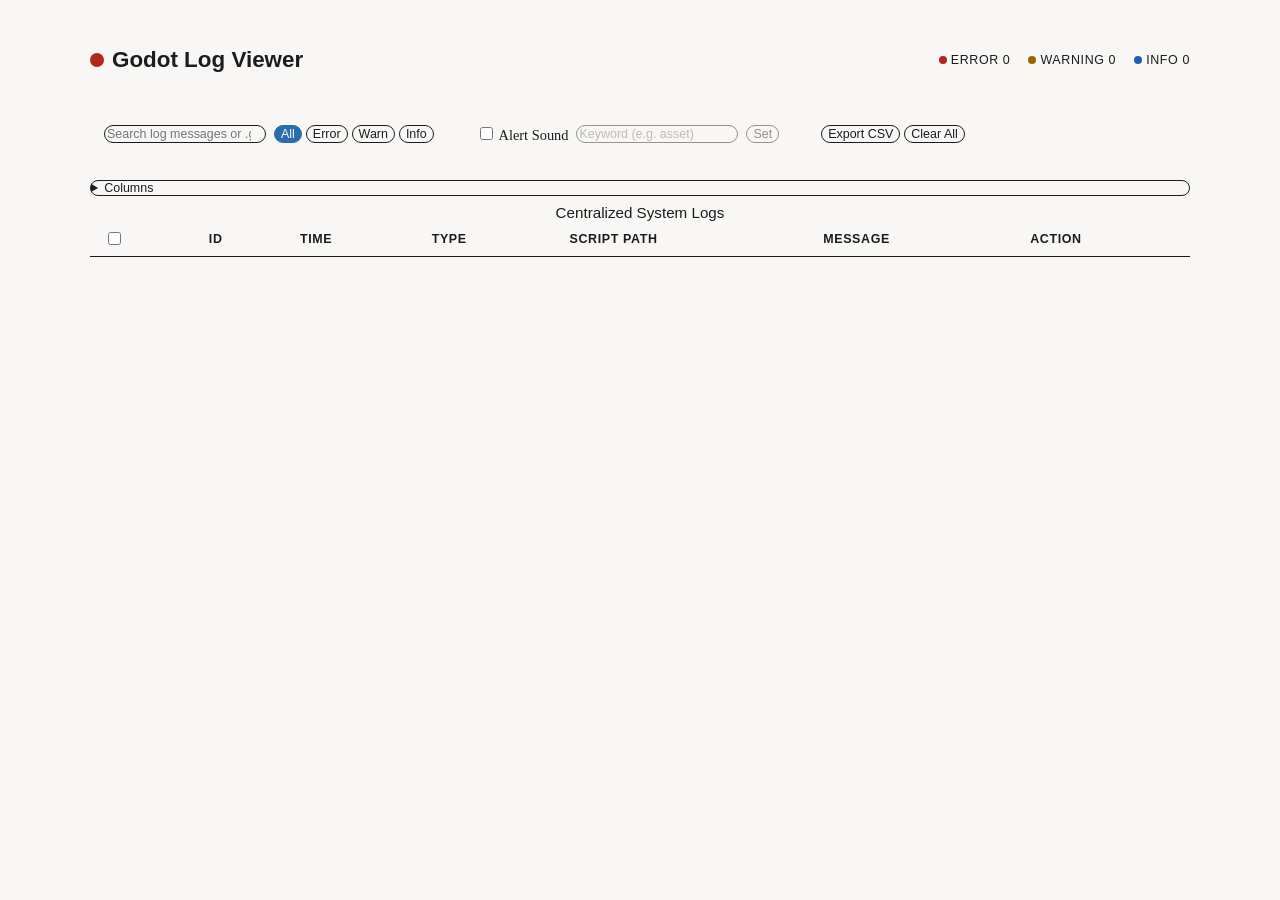
==== frontend/index.html @ 53f4a75a "chore: version 1" ====
<!doctype html>
<html lang="en">
  <head>
    <meta charset="UTF-8" />
    <meta name="viewport" content="width=device-width, initial-scale=1.0" />
    <title>Godot Centralized Log Viewer</title>
    <link rel="shortcut icon" href="favicon.png" type="image/x-icon" />
    <link rel="stylesheet" href="css/index.css" />
    <script type="module" src="js/index.js"></script>
  </head>

  <body>
    <main>
      <header>
        <div>
          <span
            id="statusDot"
            role="status"
            data-status="online"
            aria-label="System status: online"
          ></span>
          <h1>Godot Log Viewer</h1>
        </div>

        <dl aria-label="Log counts summary">
          <div data-severity="error">
            <dt><span class="dot" aria-hidden="true"></span>Error</dt>
            <dd id="countError">0</dd>
          </div>
          <div data-severity="warning">
            <dt><span class="dot" aria-hidden="true"></span>Warning</dt>
            <dd id="countWarn">0</dd>
          </div>
          <div data-severity="info">
            <dt><span class="dot" aria-hidden="true"></span>Info</dt>
            <dd id="countInfo">0</dd>
          </div>
        </dl>
      </header>

      <div class="control-sections">
        <section aria-label="Search and filter">
          <search>
            <label for="searchInput" class="sr-only"
              >Search logs or scripts</label
            >
            <input
              type="search"
              id="searchInput"
              placeholder="Search log messages or .gd paths..."
            />
          </search>

          <ul aria-label="Filter by severity">
            <li>
              <button type="button" data-filter="ALL" aria-pressed="true">
                All
              </button>
            </li>
            <li>
              <button type="button" data-filter="ERROR" aria-pressed="false">
                Error
              </button>
            </li>
            <li>
              <button type="button" data-filter="WARNING" aria-pressed="false">
                Warn
              </button>
            </li>
            <li>
              <button type="button" data-filter="INFO" aria-pressed="false">
                Info
              </button>
            </li>
          </ul>
        </section>

        <section aria-label="Audio notification settings">
          <label>
            <input type="checkbox" id="audioToggle" />
            Alert Sound
          </label>

          <label for="audioKeyword" class="sr-only">Trigger keyword</label>
          <input
            type="text"
            id="audioKeyword"
            placeholder="Keyword (e.g. asset)"
            disabled
          />

          <button type="button" id="btnSetAudio" disabled>Set</button>
        </section>

        <section aria-label="Log actions">
          <ul>
            <li><button type="button" id="btnExport">Export CSV</button></li>
            <li><button type="button" id="btnClear">Clear All</button></li>
          </ul>
        </section>
      </div>

      <section aria-label="Log Output">
        <details class="column-visibility-menu">
          <summary class="btn">Columns</summary>
          <ul role="group" aria-label="Toggle table columns">
            <li>
              <label
                ><input type="checkbox" data-column="id" checked /> ID</label
              >
            </li>
            <li>
              <label
                ><input type="checkbox" data-column="time" checked />
                Time</label
              >
            </li>
            <li>
              <label
                ><input type="checkbox" data-column="type" checked />
                Type</label
              >
            </li>
            <li>
              <label
                ><input type="checkbox" data-column="script-path" checked />
                Script Path</label
              >
            </li>
            <li>
              <label
                ><input type="checkbox" data-column="message" checked />
                Message</label
              >
            </li>
          </ul>
        </details>

        <table>
          <caption>
            Centralized System Logs
          </caption>
          <thead>
            <tr>
              <th scope="col">
                <input
                  type="checkbox"
                  id="selectAllRows"
                  aria-label="Select all rows"
                />
              </th>
              <th scope="col">ID</th>
              <th scope="col">Time</th>
              <th scope="col">Type</th>
              <th scope="col">Script Path</th>
              <th scope="col">Message</th>
              <th scope="col">Action</th>
            </tr>
          </thead>
          <tbody id="logTableBody"></tbody>
        </table>
      </section>
    </main>
  </body>
</html>
---- frontend/css/index.css ----
@import "root.css";
@import "layout.css";
@import "style.css";
@import "font.css";
@import "animation.css";
@import "portrait-mode.css";
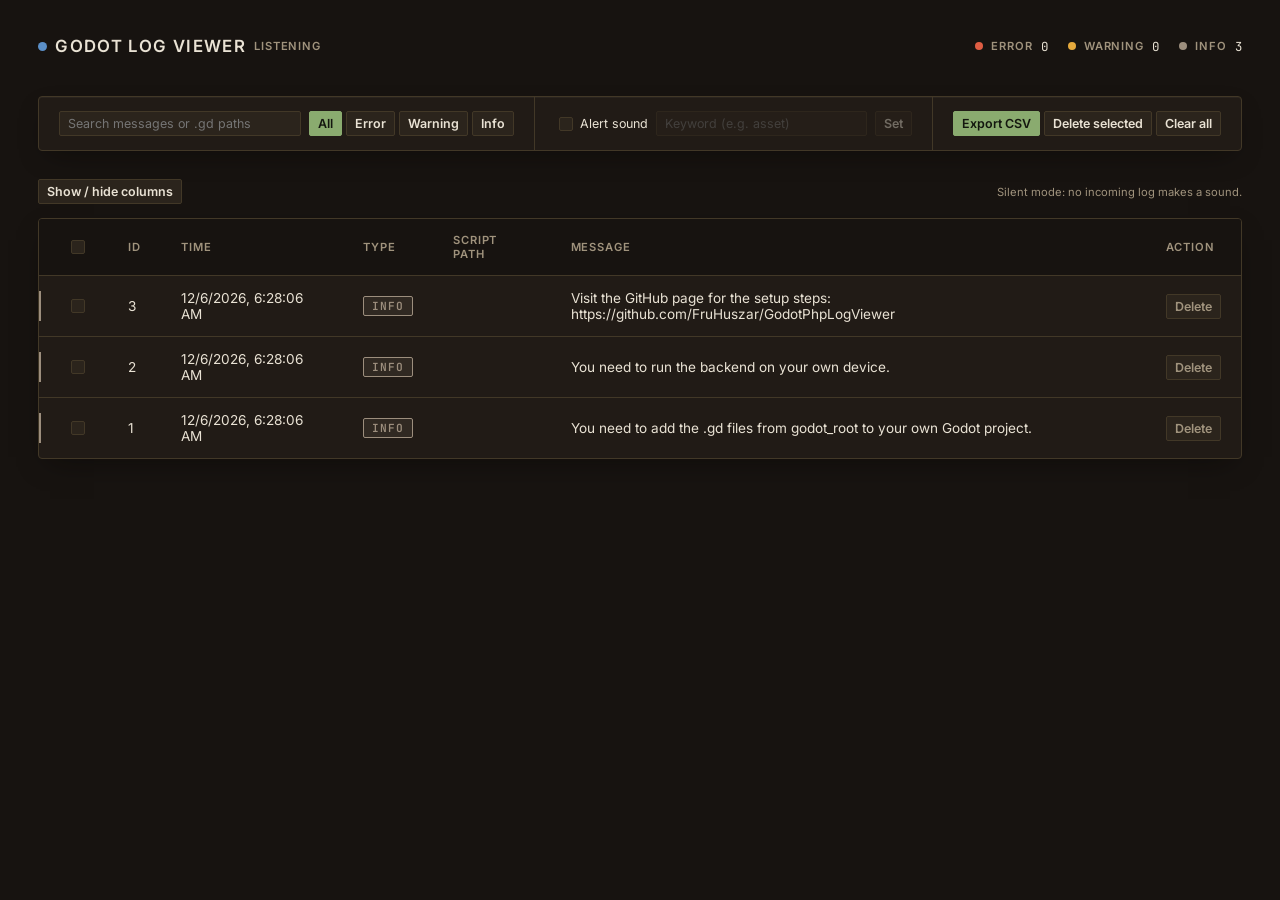
==== commit f066f3f6: "chore: version 2" ====
--- a/frontend/index.html
+++ b/frontend/index.html
@@ -4,6 +4,61 @@
     <meta charset="UTF-8" />
     <meta name="viewport" content="width=device-width, initial-scale=1.0" />
     <title>Godot Centralized Log Viewer</title>
+    <meta
+      name="description"
+      content="A self-hosted dashboard that mirrors the whole Godot console to a PHP and MySQL backend, so ERROR lines stop getting lost between hundreds of warnings. Filter by severity, search scripts, export CSV, get a sound alert on the error you are hunting."
+    />
+    <meta name="author" content="Fruzsina Anna Huszar" />
+    <meta name="theme-color" content="#171310" />
+    <link rel="canonical" href="https://fruhuszar.github.io/GodotPhpLogViewer/" />
+    <link rel="preconnect" href="https://fonts.gstatic.com" crossorigin />
+    <link
+      href="https://fonts.googleapis.com/css2?family=Inter:wght@400;500;600&family=JetBrains+Mono:wght@400;500&display=swap"
+      rel="stylesheet"
+    />
+
+    <meta property="og:type" content="website" />
+    <meta property="og:title" content="Godot Centralized Log Viewer" />
+    <meta
+      property="og:description"
+      content="Mirror the entire Godot console to a web dashboard: severity filters, script search, CSV export and a sound alert for the error you are hunting."
+    />
+    <meta property="og:url" content="https://fruhuszar.github.io/GodotPhpLogViewer/" />
+    <meta
+      property="og:image"
+      content="https://fruhuszar.github.io/GodotPhpLogViewer/favicon.png"
+    />
+    <meta name="twitter:card" content="summary" />
+
+    <script type="application/ld+json">
+      {
+        "@context": "https://schema.org",
+        "@type": "SoftwareApplication",
+        "name": "Godot Centralized Log Viewer",
+        "applicationCategory": "DeveloperApplication",
+        "applicationSubCategory": "Game development tool",
+        "operatingSystem": "Windows, macOS, Linux",
+        "description": "A self-hosted web dashboard that collects the entire Godot engine console over HTTP into a PHP and MySQL backend, then filters, searches, exports and sound-alerts on it.",
+        "url": "https://fruhuszar.github.io/GodotPhpLogViewer/",
+        "codeRepository": "https://github.com/FruHuszar/GodotPhpLogViewer",
+        "programmingLanguage": ["PHP", "JavaScript", "GDScript", "SQL"],
+        "runtimePlatform": ["PHP 8.1", "MySQL", "Godot Engine 4"],
+        "softwareRequirements": "PHP 8.1 with pdo_mysql, MySQL 5.7 or MariaDB 10.4, Godot Engine 4.x",
+        "installUrl": "https://github.com/FruHuszar/GodotPhpLogViewer",
+        "isAccessibleForFree": true,
+        "offers": {
+          "@type": "Offer",
+          "price": "0",
+          "priceCurrency": "EUR"
+        },
+        "author": {
+          "@type": "Person",
+          "name": "Fruzsina Anna Huszar",
+          "url": "https://github.com/FruHuszar"
+        }
+      }
+    </script>
+
     <link rel="shortcut icon" href="favicon.png" type="image/x-icon" />
     <link rel="stylesheet" href="css/index.css" />
     <script type="module" src="js/index.js"></script>
@@ -12,17 +67,13 @@
   <body>
     <main>
       <header>
-        <div>
-          <span
-            id="statusDot"
-            role="status"
-            data-status="online"
-            aria-label="System status: online"
-          ></span>
+        <div class="brand">
+          <span id="statusDot" data-status="listening" aria-hidden="true"></span>
           <h1>Godot Log Viewer</h1>
+          <p id="statusText" role="status">listening</p>
         </div>
 
-        <dl aria-label="Log counts summary">
+        <dl aria-label="Log counts">
           <div data-severity="error">
             <dt><span class="dot" aria-hidden="true"></span>Error</dt>
             <dd id="countError">0</dd>
@@ -38,47 +89,39 @@
         </dl>
       </header>
 
+      <p id="errorBanner" role="alert" hidden></p>
+
       <div class="control-sections">
         <section aria-label="Search and filter">
           <search>
-            <label for="searchInput" class="sr-only"
-              >Search logs or scripts</label
-            >
+            <label for="searchInput" class="sr-only">Search logs</label>
             <input
               type="search"
               id="searchInput"
-              placeholder="Search log messages or .gd paths..."
+              placeholder="Search messages or .gd paths"
             />
           </search>
 
           <ul aria-label="Filter by severity">
             <li>
-              <button type="button" data-filter="ALL" aria-pressed="true">
-                All
-              </button>
-            </li>
-            <li>
-              <button type="button" data-filter="ERROR" aria-pressed="false">
-                Error
-              </button>
-            </li>
-            <li>
-              <button type="button" data-filter="WARNING" aria-pressed="false">
-                Warn
-              </button>
-            </li>
-            <li>
-              <button type="button" data-filter="INFO" aria-pressed="false">
-                Info
-              </button>
+              <button type="button" data-filter="ALL" aria-pressed="true">All</button>
+            </li>
+            <li>
+              <button type="button" data-filter="ERROR" aria-pressed="false">Error</button>
+            </li>
+            <li>
+              <button type="button" data-filter="WARNING" aria-pressed="false">Warning</button>
+            </li>
+            <li>
+              <button type="button" data-filter="INFO" aria-pressed="false">Info</button>
             </li>
           </ul>
         </section>
 
-        <section aria-label="Audio notification settings">
+        <section aria-label="Alert sound">
           <label>
             <input type="checkbox" id="audioToggle" />
-            Alert Sound
+            Alert sound
           </label>
 
           <label for="audioKeyword" class="sr-only">Trigger keyword</label>
@@ -86,6 +129,7 @@
             type="text"
             id="audioKeyword"
             placeholder="Keyword (e.g. asset)"
+            aria-describedby="audioStatus"
             disabled
           />
 
@@ -95,70 +139,64 @@
         <section aria-label="Log actions">
           <ul>
             <li><button type="button" id="btnExport">Export CSV</button></li>
-            <li><button type="button" id="btnClear">Clear All</button></li>
+            <li><button type="button" id="btnDeleteSelected">Delete selected</button></li>
+            <li><button type="button" id="btnClear">Clear all</button></li>
           </ul>
         </section>
       </div>
 
-      <section aria-label="Log Output">
-        <details class="column-visibility-menu">
-          <summary class="btn">Columns</summary>
-          <ul role="group" aria-label="Toggle table columns">
-            <li>
-              <label
-                ><input type="checkbox" data-column="id" checked /> ID</label
-              >
-            </li>
-            <li>
-              <label
-                ><input type="checkbox" data-column="time" checked />
-                Time</label
-              >
-            </li>
-            <li>
-              <label
-                ><input type="checkbox" data-column="type" checked />
-                Type</label
-              >
-            </li>
-            <li>
-              <label
-                ><input type="checkbox" data-column="script-path" checked />
-                Script Path</label
-              >
-            </li>
-            <li>
-              <label
-                ><input type="checkbox" data-column="message" checked />
-                Message</label
-              >
-            </li>
-          </ul>
-        </details>
-
-        <table>
-          <caption>
-            Centralized System Logs
-          </caption>
-          <thead>
-            <tr>
-              <th scope="col">
-                <input
-                  type="checkbox"
-                  id="selectAllRows"
-                  aria-label="Select all rows"
-                />
-              </th>
-              <th scope="col">ID</th>
-              <th scope="col">Time</th>
-              <th scope="col">Type</th>
-              <th scope="col">Script Path</th>
-              <th scope="col">Message</th>
-              <th scope="col">Action</th>
-            </tr>
-          </thead>
-          <tbody id="logTableBody"></tbody>
-        </table>
+      <section aria-label="Log output">
+        <div class="table-tools">
+          <details class="column-visibility-menu">
+            <summary>Show / hide columns</summary>
+            <ul aria-label="Toggle table columns">
+              <li>
+                <label><input type="checkbox" data-column="id" checked /> ID</label>
+              </li>
+              <li>
+                <label><input type="checkbox" data-column="time" checked /> Time</label>
+              </li>
+              <li>
+                <label><input type="checkbox" data-column="type" checked /> Type</label>
+              </li>
+              <li>
+                <label
+                  ><input type="checkbox" data-column="script-path" checked /> Script
+                  path</label
+                >
+              </li>
+              <li>
+                <label
+                  ><input type="checkbox" data-column="message" checked /> Message</label
+                >
+              </li>
+            </ul>
+          </details>
+
+          <p id="audioStatus" role="status">
+            Silent mode: no incoming log makes a sound.
+          </p>
+        </div>
+
+        <div class="table-scroll" role="region" aria-label="Log table" tabindex="0">
+          <table>
+            <caption class="sr-only">Centralized Godot logs, newest first</caption>
+            <thead>
+              <tr>
+                <th scope="col">
+                  <input type="checkbox" id="selectAllRows" aria-label="Select all rows" />
+                </th>
+                <th scope="col" data-col="id">ID</th>
+                <th scope="col" data-col="time">Time</th>
+                <th scope="col" data-col="type">Type</th>
+                <th scope="col" data-col="script-path">Script path</th>
+                <th scope="col" data-col="message">Message</th>
+                <th scope="col">Action</th>
+              </tr>
+            </thead>
+            <tbody id="logTableBody"></tbody>
+          </table>
+        </div>
       </section>
     </main>
   </body>
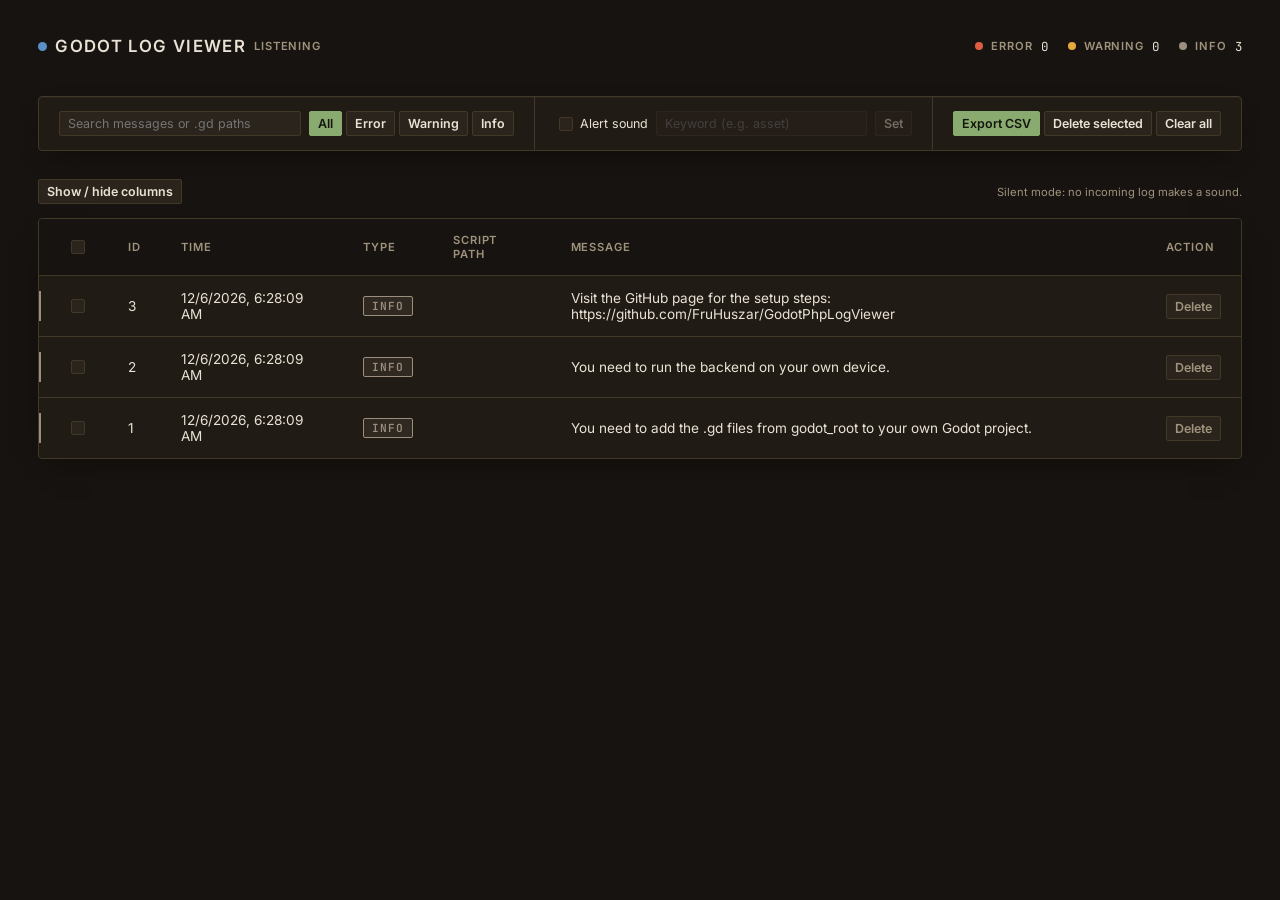
==== commit b95cb231: "fix: structure" ====
--- a/frontend/index.html
+++ b/frontend/index.html
@@ -179,7 +179,7 @@
         </div>
 
         <div class="table-scroll" role="region" aria-label="Log table" tabindex="0">
-          <table>
+          <table id="logTable">
             <caption class="sr-only">Centralized Godot logs, newest first</caption>
             <thead>
               <tr>
